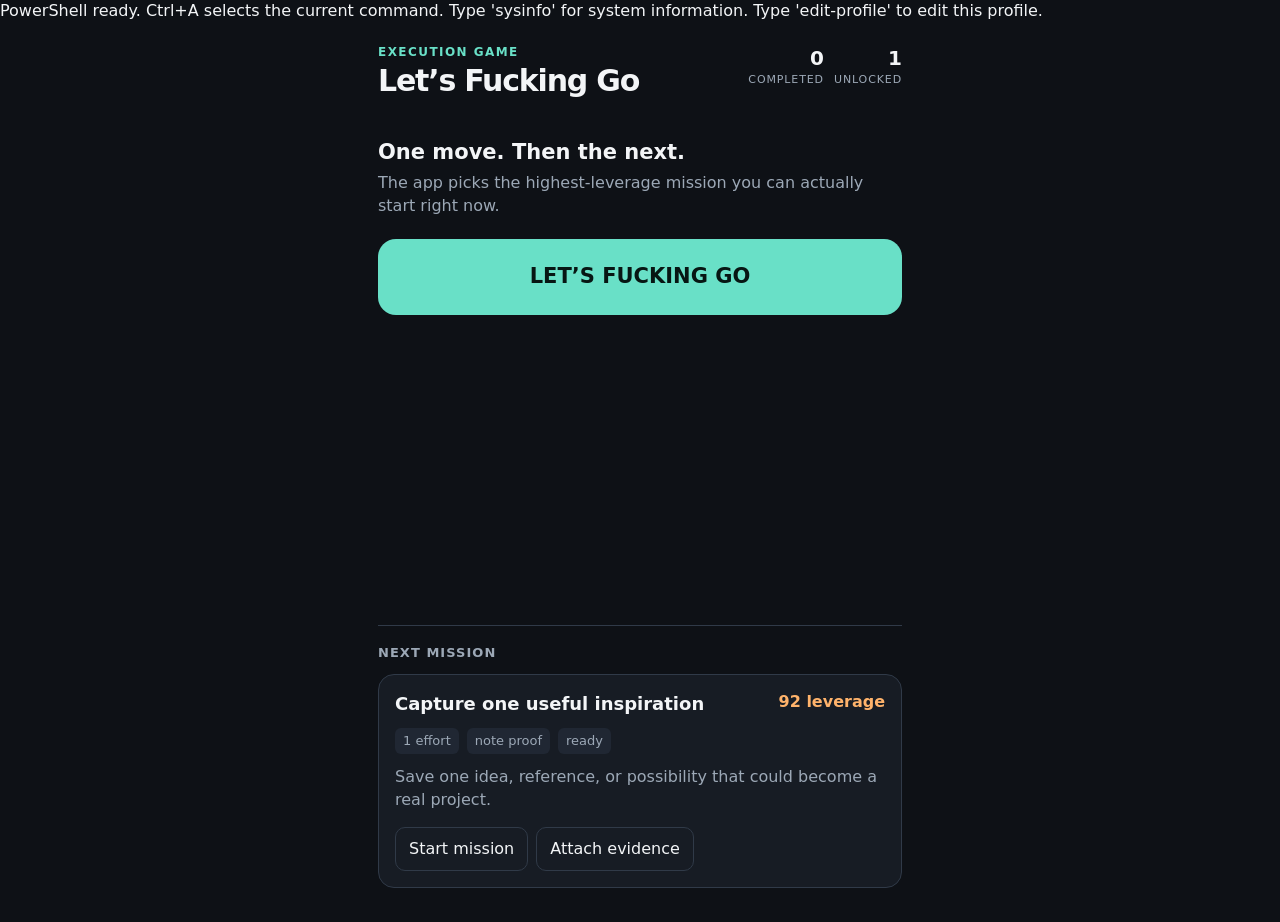
==== index.html @ e7071a84 "Add Lets Fucking Go v1 prototype" ====
PowerShell ready.
Ctrl+A selects the current command.
Type 'sysinfo' for system information.
Type 'edit-profile' to edit this profile.

<!doctype html>
<html lang="en">
<head>
  <meta charset="utf-8" />
  <meta name="viewport" content="width=device-width, initial-scale=1, viewport-fit=cover" />
  <title>Let's Fucking Go</title>
  <style>
    :root{color-scheme:dark;--bg:#0e1116;--surface:#171c24;--surface2:#202733;--text:#f3f5f7;--muted:#9ca8b6;--line:#303a48;--accent:#69e0c7;--accent2:#ffb36b;--danger:#ff7d7d}
    *{box-sizing:border-box}body{margin:0;background:var(--bg);color:var(--text);font:16px/1.4 system-ui,-apple-system,BlinkMacSystemFont,"Segoe UI",sans-serif}
    button,input{font:inherit}button{cursor:pointer}.app{max-width:560px;min-height:100svh;margin:auto;padding:22px 18px 34px;display:flex;flex-direction:column}.top{display:flex;justify-content:space-between;align-items:flex-start;gap:12px}.eyebrow{color:var(--accent);font-size:12px;letter-spacing:.12em;text-transform:uppercase;font-weight:700}.title{margin:4px 0 0;font-size:30px;line-height:1.05;letter-spacing:-.04em}.stats{display:flex;gap:10px}.stat{text-align:right}.stat b{display:block;font-size:20px}.stat span{display:block;color:var(--muted);font-size:11px;text-transform:uppercase;letter-spacing:.08em}
    .hero{margin:44px 0 24px}.hero h2{font-size:21px;line-height:1.12;margin:0 0 8px}.hero p{margin:0;color:var(--muted)}.primary{width:100%;min-height:76px;border:0;border-radius:18px;background:var(--accent);color:#071613;font-weight:800;font-size:21px;margin-top:22px}.primary:focus-visible,.secondary:focus-visible,.icon:focus-visible,.evidence-form input:focus-visible{outline:3px solid var(--accent2);outline-offset:3px}.primary:disabled{opacity:.55;cursor:not-allowed}
    .section{border-top:1px solid var(--line);padding-top:18px;margin-top:auto}.section h3{font-size:13px;margin:0 0 12px;color:var(--muted);font-weight:600;text-transform:uppercase;letter-spacing:.08em}.mission{background:var(--surface);border:1px solid var(--line);border-radius:16px;padding:16px}.mission-head{display:flex;justify-content:space-between;gap:10px}.mission h3{color:var(--text);text-transform:none;letter-spacing:0;font-size:18px;margin:0}.score{color:var(--accent2);font-weight:700;white-space:nowrap}.meta{display:flex;gap:8px;flex-wrap:wrap;margin:12px 0;color:var(--muted);font-size:13px}.meta span{background:var(--surface2);padding:4px 8px;border-radius:6px}.mission p{color:var(--muted);margin:0}.secondary{border:1px solid var(--line);background:transparent;color:var(--text);border-radius:10px;padding:10px 13px;margin-top:16px}.actions{display:flex;gap:8px;flex-wrap:wrap}.evidence-form{display:flex;gap:8px;margin-top:10px}.evidence-form input{min-width:0;flex:1;background:var(--bg);border:1px solid var(--line);border-radius:10px;color:var(--text);padding:10px}.empty{color:var(--muted);padding:12px 0}.toast{position:fixed;left:50%;bottom:24px;transform:translateX(-50%);background:var(--surface2);border:1px solid var(--line);border-radius:10px;padding:10px 14px;max-width:calc(100% - 36px);text-align:center}.hidden{display:none!important}
  </style>
</head>
<body>
  <main class="app" aria-live="polite">
    <header class="top"><div><div class="eyebrow">Execution game</div><h1 class="title">Let’s Fucking Go</h1></div><div class="stats"><div class="stat"><b id="completedCount">0</b><span>completed</span></div><div class="stat"><b id="unlockedCount">0</b><span>unlocked</span></div></div></header>
    <section class="hero" id="homeView"><h2 id="heroTitle">One move. Then the next.</h2><p id="heroCopy">The app picks the highest-leverage mission you can actually start right now.</p><button class="primary" id="goButton" type="button">LET’S FUCKING GO</button></section>
    <section class="section"><h3>Next mission</h3><div id="missionSlot"></div></section>
    <div id="toast" class="toast hidden" role="status"></div>
  </main>
  <script>
    const SEED_OPPORTUNITIES = [
      {id:'capture-inspiration',title:'Capture one useful inspiration',score:92,effort:1,dependencies:[],evidenceType:'note',status:'available',description:'Save one idea, reference, or possibility that could become a real project.'},
      {id:'define-maker-outcome',title:'Write what you want to make',score:88,effort:1,dependencies:['capture-inspiration'],evidenceType:'text',status:'locked',description:'Turn the spark into one concrete outcome with a clear finish line.'},
      {id:'make-first-prototype',title:'Build the smallest working prototype',score:96,effort:3,dependencies:['define-maker-outcome'],evidenceType:'link',status:'locked',description:'Create the first runnable version. Small, real, and testable beats perfect.'},
      {id:'get-first-feedback',title:'Put the prototype in front of one person',score:84,effort:2,dependencies:['make-first-prototype'],evidenceType:'note',status:'locked',description:'Collect one piece of direct feedback and record what changes next.'},
      {id:'ship-proof',title:'Ship a verified improvement',score:90,effort:2,dependencies:['get-first-feedback'],evidenceType:'link',status:'locked',description:'Publish the improvement and attach proof that it works in the real world.'}
    ];
    const STORAGE_KEY='lets-fucking-go-v1';
    const freshState=()=>({opportunities:SEED_OPPORTUNITIES.map(x=>({...x})),completedCount:0,unlockedCount:0,activeId:null,evidence:{}});
    let state=loadState();
    function loadState(){try{const saved=JSON.parse(localStorage.getItem(STORAGE_KEY));return saved?.opportunities?saved:freshState()}catch{return freshState()}}
    function save(){localStorage.setItem(STORAGE_KEY,JSON.stringify(state))}
    function completedIds(){return new Set(state.opportunities.filter(x=>x.status==='completed').map(x=>x.id))}
    function isUnlocked(item){return item.dependencies.every(id=>completedIds().has(id))}
    function nextMission(){return state.opportunities.filter(x=>x.status!=='completed'&&isUnlocked(x)).sort((a,b)=>(b.score-b.effort*5)-(a.score-a.effort*5))[0]||null}
    function render(){
      const next=nextMission(); document.getElementById('completedCount').textContent=state.completedCount; document.getElementById('unlockedCount').textContent=state.opportunities.filter(x=>x.status!=='completed'&&isUnlocked(x)).length; document.getElementById('goButton').disabled=!next;
      document.getElementById('goButton').textContent=next?'LET’S FUCKING GO':'ALL MISSIONS COMPLETE';
      const active=state.activeId&&state.opportunities.find(x=>x.id===state.activeId); const item=active||next; const slot=document.getElementById('missionSlot');
      if(!item){slot.innerHTML='<div class="empty">You cleared the board. Add another opportunity to keep going.</div>';return}
      const started=state.activeId===item.id; const evidence=state.evidence[item.id]||'';
      slot.innerHTML=`<article class="mission"><div class="mission-head"><h3>${escapeHtml(item.title)}</h3><span class="score">${item.score} leverage</span></div><div class="meta"><span>${item.effort} effort</span><span>${item.evidenceType} proof</span><span>${started?'in progress':'ready'}</span></div><p>${escapeHtml(item.description)}</p><div class="actions">${started?`<button class="secondary" id="completeButton" type="button">Complete mission</button>`:`<button class="secondary" id="startButton" type="button">Start mission</button>`}<button class="secondary" id="evidenceButton" type="button">${evidence?'Edit evidence':'Attach evidence'}</button></div><div class="evidence-form ${state.showEvidence?'':'hidden'}"><input id="evidenceInput" value="${escapeAttr(evidence)}" placeholder="Paste a link or write what happened" aria-label="Evidence"/><button class="secondary" id="saveEvidence" type="button">Save</button></div></article>`;
      document.getElementById('startButton')?.addEventListener('click',()=>{state.activeId=item.id;save();render();}); document.getElementById('completeButton')?.addEventListener('click',()=>complete(item)); document.getElementById('evidenceButton')?.addEventListener('click',()=>{state.showEvidence=!state.showEvidence;render();}); document.getElementById('saveEvidence')?.addEventListener('click',()=>{state.evidence[item.id]=document.getElementById('evidenceInput').value.trim();state.showEvidence=false;save();render();toast('Evidence attached.');});
    }
    function complete(item){if(!state.evidence[item.id]){state.showEvidence=true;render();toast('Attach evidence before completing.');return} item.status='completed';state.completedCount++;state.activeId=null;state.showEvidence=false;save();render();toast('Win verified. Next mission unlocked.');}
    document.getElementById('goButton').addEventListener('click',()=>{const next=nextMission();if(next){state.activeId=next.id;save();render();document.getElementById('missionSlot').scrollIntoView({block:'center'});}});
    function escapeHtml(v){return String(v).replace(/[&<>"']/g,c=>({'&':'&amp;','<':'&lt;','>':'&gt;','"':'&quot;',"'":'&#39;'}[c]))}function escapeAttr(v){return escapeHtml(v)}function toast(msg){const el=document.getElementById('toast');el.textContent=msg;el.classList.remove('hidden');setTimeout(()=>el.classList.add('hidden'),2200)}
    render();
  </script>
</body>
</html>
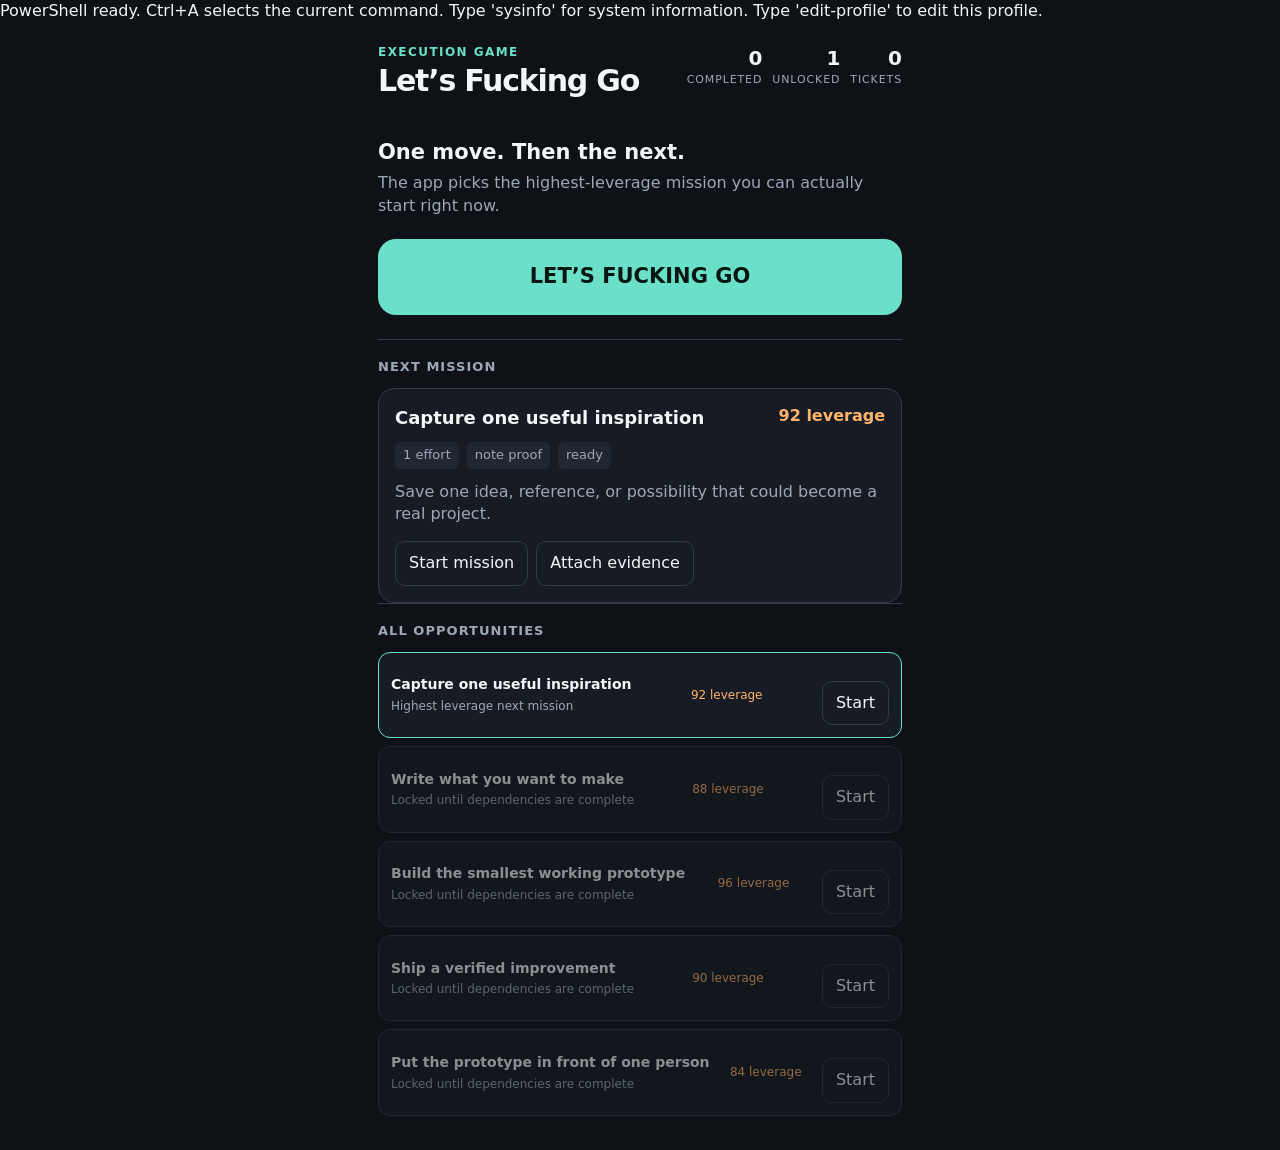
==== commit db4dbff1: "Add opportunity list and leverage-scaled ticket rewards" ====
--- a/index.html
+++ b/index.html
@@ -16,13 +16,15 @@
     button,input{font:inherit}button{cursor:pointer}.app{max-width:560px;min-height:100svh;margin:auto;padding:22px 18px 34px;display:flex;flex-direction:column}.top{display:flex;justify-content:space-between;align-items:flex-start;gap:12px}.eyebrow{color:var(--accent);font-size:12px;letter-spacing:.12em;text-transform:uppercase;font-weight:700}.title{margin:4px 0 0;font-size:30px;line-height:1.05;letter-spacing:-.04em}.stats{display:flex;gap:10px}.stat{text-align:right}.stat b{display:block;font-size:20px}.stat span{display:block;color:var(--muted);font-size:11px;text-transform:uppercase;letter-spacing:.08em}
     .hero{margin:44px 0 24px}.hero h2{font-size:21px;line-height:1.12;margin:0 0 8px}.hero p{margin:0;color:var(--muted)}.primary{width:100%;min-height:76px;border:0;border-radius:18px;background:var(--accent);color:#071613;font-weight:800;font-size:21px;margin-top:22px}.primary:focus-visible,.secondary:focus-visible,.icon:focus-visible,.evidence-form input:focus-visible{outline:3px solid var(--accent2);outline-offset:3px}.primary:disabled{opacity:.55;cursor:not-allowed}
     .section{border-top:1px solid var(--line);padding-top:18px;margin-top:auto}.section h3{font-size:13px;margin:0 0 12px;color:var(--muted);font-weight:600;text-transform:uppercase;letter-spacing:.08em}.mission{background:var(--surface);border:1px solid var(--line);border-radius:16px;padding:16px}.mission-head{display:flex;justify-content:space-between;gap:10px}.mission h3{color:var(--text);text-transform:none;letter-spacing:0;font-size:18px;margin:0}.score{color:var(--accent2);font-weight:700;white-space:nowrap}.meta{display:flex;gap:8px;flex-wrap:wrap;margin:12px 0;color:var(--muted);font-size:13px}.meta span{background:var(--surface2);padding:4px 8px;border-radius:6px}.mission p{color:var(--muted);margin:0}.secondary{border:1px solid var(--line);background:transparent;color:var(--text);border-radius:10px;padding:10px 13px;margin-top:16px}.actions{display:flex;gap:8px;flex-wrap:wrap}.evidence-form{display:flex;gap:8px;margin-top:10px}.evidence-form input{min-width:0;flex:1;background:var(--bg);border:1px solid var(--line);border-radius:10px;color:var(--text);padding:10px}.empty{color:var(--muted);padding:12px 0}.toast{position:fixed;left:50%;bottom:24px;transform:translateX(-50%);background:var(--surface2);border:1px solid var(--line);border-radius:10px;padding:10px 14px;max-width:calc(100% - 36px);text-align:center}.hidden{display:none!important}
+    .list{display:grid;gap:8px}.list-item{display:flex;align-items:center;justify-content:space-between;gap:12px;background:var(--surface);border:1px solid var(--line);border-radius:12px;padding:12px}.list-item.is-next{border-color:var(--accent)}.list-title{min-width:0}.list-title strong{display:block;font-size:14px;font-weight:600}.list-title span{display:block;color:var(--muted);font-size:12px;margin-top:3px}.list-score{color:var(--accent2);font-size:12px;white-space:nowrap}.list-item button{flex:none}.list-item.is-complete,.list-item.is-locked{opacity:.55}
   </style>
 </head>
 <body>
   <main class="app" aria-live="polite">
-    <header class="top"><div><div class="eyebrow">Execution game</div><h1 class="title">Let’s Fucking Go</h1></div><div class="stats"><div class="stat"><b id="completedCount">0</b><span>completed</span></div><div class="stat"><b id="unlockedCount">0</b><span>unlocked</span></div></div></header>
+    <header class="top"><div><div class="eyebrow">Execution game</div><h1 class="title">Let’s Fucking Go</h1></div><div class="stats"><div class="stat"><b id="completedCount">0</b><span>completed</span></div><div class="stat"><b id="unlockedCount">0</b><span>unlocked</span></div><div class="stat"><b id="ticketCount">0</b><span>tickets</span></div></div></header>
     <section class="hero" id="homeView"><h2 id="heroTitle">One move. Then the next.</h2><p id="heroCopy">The app picks the highest-leverage mission you can actually start right now.</p><button class="primary" id="goButton" type="button">LET’S FUCKING GO</button></section>
     <section class="section"><h3>Next mission</h3><div id="missionSlot"></div></section>
+    <section class="section"><h3>All opportunities</h3><div id="listSlot" class="list"></div></section>
     <div id="toast" class="toast hidden" role="status"></div>
   </main>
   <script>
@@ -34,7 +36,7 @@
       {id:'ship-proof',title:'Ship a verified improvement',score:90,effort:2,dependencies:['get-first-feedback'],evidenceType:'link',status:'locked',description:'Publish the improvement and attach proof that it works in the real world.'}
     ];
     const STORAGE_KEY='lets-fucking-go-v1';
-    const freshState=()=>({opportunities:SEED_OPPORTUNITIES.map(x=>({...x})),completedCount:0,unlockedCount:0,activeId:null,evidence:{}});
+    const freshState=()=>({opportunities:SEED_OPPORTUNITIES.map(x=>({...x})),completedCount:0,unlockedCount:0,tickets:0,activeId:null,evidence:{}});
     let state=loadState();
     function loadState(){try{const saved=JSON.parse(localStorage.getItem(STORAGE_KEY));return saved?.opportunities?saved:freshState()}catch{return freshState()}}
     function save(){localStorage.setItem(STORAGE_KEY,JSON.stringify(state))}
@@ -42,15 +44,17 @@
     function isUnlocked(item){return item.dependencies.every(id=>completedIds().has(id))}
     function nextMission(){return state.opportunities.filter(x=>x.status!=='completed'&&isUnlocked(x)).sort((a,b)=>(b.score-b.effort*5)-(a.score-a.effort*5))[0]||null}
     function render(){
-      const next=nextMission(); document.getElementById('completedCount').textContent=state.completedCount; document.getElementById('unlockedCount').textContent=state.opportunities.filter(x=>x.status!=='completed'&&isUnlocked(x)).length; document.getElementById('goButton').disabled=!next;
+      const next=nextMission(); document.getElementById('completedCount').textContent=state.completedCount; document.getElementById('unlockedCount').textContent=state.opportunities.filter(x=>x.status!=='completed'&&isUnlocked(x)).length; document.getElementById('ticketCount').textContent=state.tickets||0; document.getElementById('goButton').disabled=!next;
       document.getElementById('goButton').textContent=next?'LET’S FUCKING GO':'ALL MISSIONS COMPLETE';
       const active=state.activeId&&state.opportunities.find(x=>x.id===state.activeId); const item=active||next; const slot=document.getElementById('missionSlot');
-      if(!item){slot.innerHTML='<div class="empty">You cleared the board. Add another opportunity to keep going.</div>';return}
+      if(!item){slot.innerHTML='<div class="empty">You cleared the board. Add another opportunity to keep going.</div>';renderList();return}
       const started=state.activeId===item.id; const evidence=state.evidence[item.id]||'';
       slot.innerHTML=`<article class="mission"><div class="mission-head"><h3>${escapeHtml(item.title)}</h3><span class="score">${item.score} leverage</span></div><div class="meta"><span>${item.effort} effort</span><span>${item.evidenceType} proof</span><span>${started?'in progress':'ready'}</span></div><p>${escapeHtml(item.description)}</p><div class="actions">${started?`<button class="secondary" id="completeButton" type="button">Complete mission</button>`:`<button class="secondary" id="startButton" type="button">Start mission</button>`}<button class="secondary" id="evidenceButton" type="button">${evidence?'Edit evidence':'Attach evidence'}</button></div><div class="evidence-form ${state.showEvidence?'':'hidden'}"><input id="evidenceInput" value="${escapeAttr(evidence)}" placeholder="Paste a link or write what happened" aria-label="Evidence"/><button class="secondary" id="saveEvidence" type="button">Save</button></div></article>`;
       document.getElementById('startButton')?.addEventListener('click',()=>{state.activeId=item.id;save();render();}); document.getElementById('completeButton')?.addEventListener('click',()=>complete(item)); document.getElementById('evidenceButton')?.addEventListener('click',()=>{state.showEvidence=!state.showEvidence;render();}); document.getElementById('saveEvidence')?.addEventListener('click',()=>{state.evidence[item.id]=document.getElementById('evidenceInput').value.trim();state.showEvidence=false;save();render();toast('Evidence attached.');});
+      renderList();
     }
-    function complete(item){if(!state.evidence[item.id]){state.showEvidence=true;render();toast('Attach evidence before completing.');return} item.status='completed';state.completedCount++;state.activeId=null;state.showEvidence=false;save();render();toast('Win verified. Next mission unlocked.');}
+    function renderList(){const list=document.getElementById('listSlot');const ranked=[...state.opportunities].sort((a,b)=>(b.score-b.effort*5)-(a.score-a.effort*5));list.innerHTML=ranked.map(x=>{const unlocked=x.status!=='completed'&&isUnlocked(x);const done=x.status==='completed';const next=nextMission()?.id===x.id;return `<div class="list-item ${next?'is-next ':''}${done||!unlocked?'is-locked':''}"><div class="list-title"><strong>${escapeHtml(x.title)}</strong><span>${done?'Completed':unlocked?(next?'Highest leverage next mission':'Ready to start'):'Locked until dependencies are complete'}</span></div><span class="list-score">${x.score} leverage</span>${done?'':'<button class="secondary list-start" data-id="'+x.id+'" type="button">Start</button>'}</div>`}).join('');list.querySelectorAll('.list-start').forEach(btn=>btn.addEventListener('click',()=>{const chosen=state.opportunities.find(x=>x.id===btn.dataset.id);if(chosen&&!isUnlocked(chosen)){toast('Complete its dependencies first.');return}state.activeId=chosen.id;save();render();document.getElementById('missionSlot').scrollIntoView({block:'center'});}));}
+    function complete(item){if(!state.evidence[item.id]){state.showEvidence=true;render();toast('Attach evidence before completing.');return} const earned=Math.max(1,Math.round(item.score/10));item.status='completed';item.ticketsEarned=earned;state.tickets=(state.tickets||0)+earned;state.completedCount++;state.activeId=null;state.showEvidence=false;save();render();toast('Win verified. +'+earned+' tickets. Better loot unlocked.');}
     document.getElementById('goButton').addEventListener('click',()=>{const next=nextMission();if(next){state.activeId=next.id;save();render();document.getElementById('missionSlot').scrollIntoView({block:'center'});}});
     function escapeHtml(v){return String(v).replace(/[&<>"']/g,c=>({'&':'&amp;','<':'&lt;','>':'&gt;','"':'&quot;',"'":'&#39;'}[c]))}function escapeAttr(v){return escapeHtml(v)}function toast(msg){const el=document.getElementById('toast');el.textContent=msg;el.classList.remove('hidden');setTimeout(()=>el.classList.add('hidden'),2200)}
     render();
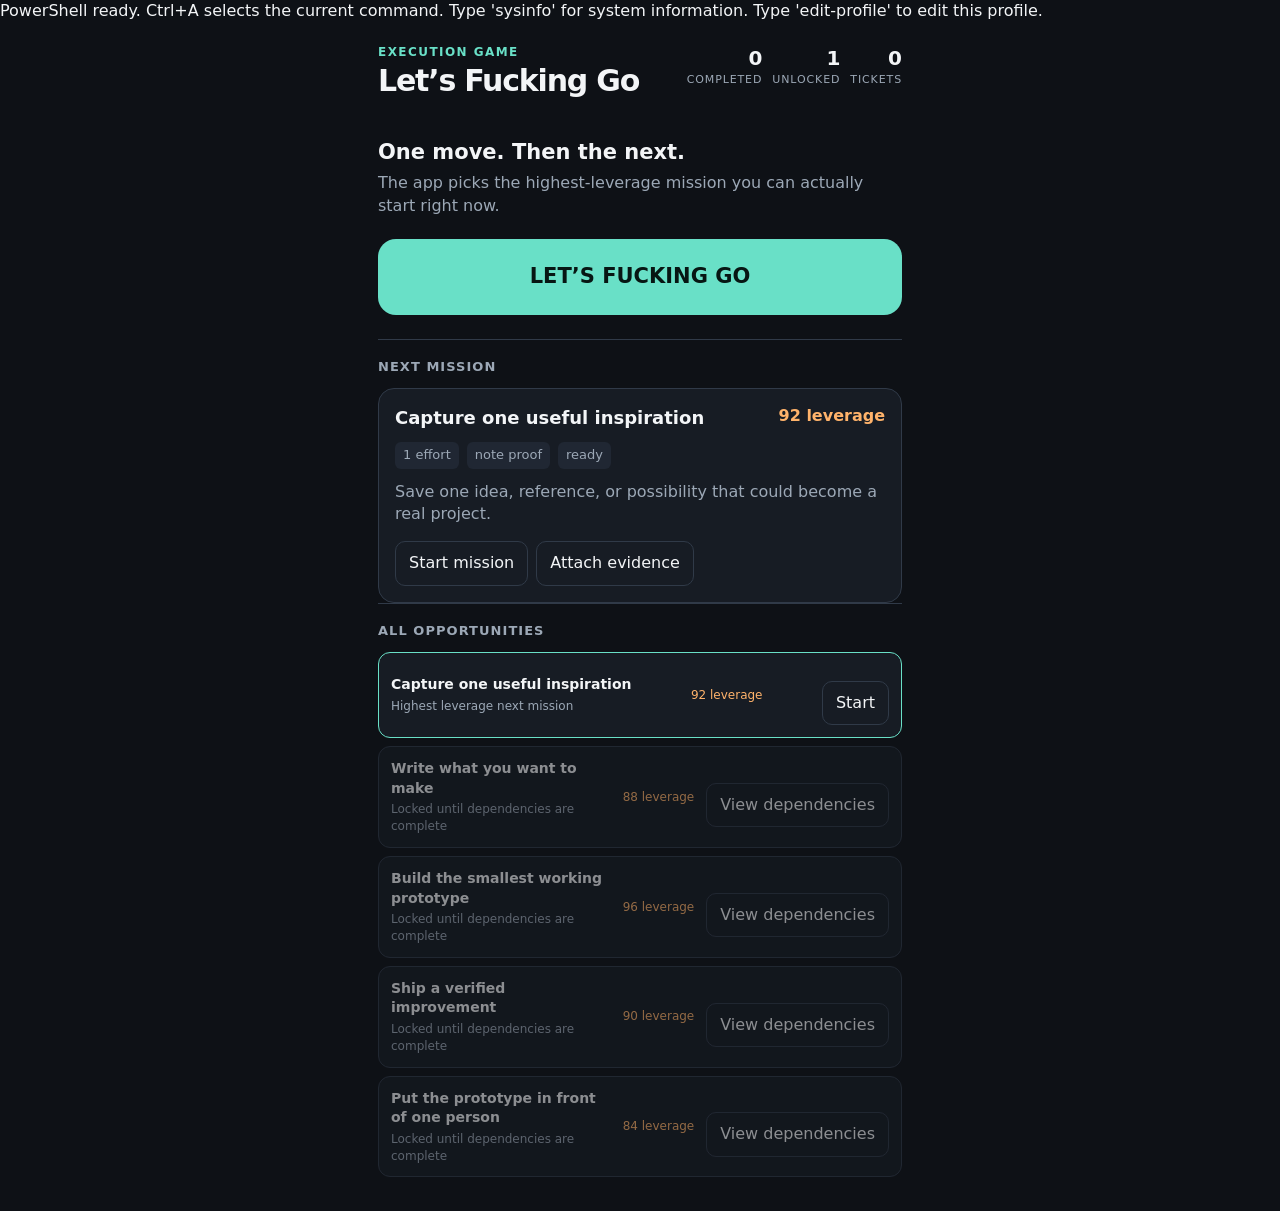
==== commit e5eea24f: "Show dependencies for locked opportunities" ====
--- a/index.html
+++ b/index.html
@@ -16,7 +16,7 @@
     button,input{font:inherit}button{cursor:pointer}.app{max-width:560px;min-height:100svh;margin:auto;padding:22px 18px 34px;display:flex;flex-direction:column}.top{display:flex;justify-content:space-between;align-items:flex-start;gap:12px}.eyebrow{color:var(--accent);font-size:12px;letter-spacing:.12em;text-transform:uppercase;font-weight:700}.title{margin:4px 0 0;font-size:30px;line-height:1.05;letter-spacing:-.04em}.stats{display:flex;gap:10px}.stat{text-align:right}.stat b{display:block;font-size:20px}.stat span{display:block;color:var(--muted);font-size:11px;text-transform:uppercase;letter-spacing:.08em}
     .hero{margin:44px 0 24px}.hero h2{font-size:21px;line-height:1.12;margin:0 0 8px}.hero p{margin:0;color:var(--muted)}.primary{width:100%;min-height:76px;border:0;border-radius:18px;background:var(--accent);color:#071613;font-weight:800;font-size:21px;margin-top:22px}.primary:focus-visible,.secondary:focus-visible,.icon:focus-visible,.evidence-form input:focus-visible{outline:3px solid var(--accent2);outline-offset:3px}.primary:disabled{opacity:.55;cursor:not-allowed}
     .section{border-top:1px solid var(--line);padding-top:18px;margin-top:auto}.section h3{font-size:13px;margin:0 0 12px;color:var(--muted);font-weight:600;text-transform:uppercase;letter-spacing:.08em}.mission{background:var(--surface);border:1px solid var(--line);border-radius:16px;padding:16px}.mission-head{display:flex;justify-content:space-between;gap:10px}.mission h3{color:var(--text);text-transform:none;letter-spacing:0;font-size:18px;margin:0}.score{color:var(--accent2);font-weight:700;white-space:nowrap}.meta{display:flex;gap:8px;flex-wrap:wrap;margin:12px 0;color:var(--muted);font-size:13px}.meta span{background:var(--surface2);padding:4px 8px;border-radius:6px}.mission p{color:var(--muted);margin:0}.secondary{border:1px solid var(--line);background:transparent;color:var(--text);border-radius:10px;padding:10px 13px;margin-top:16px}.actions{display:flex;gap:8px;flex-wrap:wrap}.evidence-form{display:flex;gap:8px;margin-top:10px}.evidence-form input{min-width:0;flex:1;background:var(--bg);border:1px solid var(--line);border-radius:10px;color:var(--text);padding:10px}.empty{color:var(--muted);padding:12px 0}.toast{position:fixed;left:50%;bottom:24px;transform:translateX(-50%);background:var(--surface2);border:1px solid var(--line);border-radius:10px;padding:10px 14px;max-width:calc(100% - 36px);text-align:center}.hidden{display:none!important}
-    .list{display:grid;gap:8px}.list-item{display:flex;align-items:center;justify-content:space-between;gap:12px;background:var(--surface);border:1px solid var(--line);border-radius:12px;padding:12px}.list-item.is-next{border-color:var(--accent)}.list-title{min-width:0}.list-title strong{display:block;font-size:14px;font-weight:600}.list-title span{display:block;color:var(--muted);font-size:12px;margin-top:3px}.list-score{color:var(--accent2);font-size:12px;white-space:nowrap}.list-item button{flex:none}.list-item.is-complete,.list-item.is-locked{opacity:.55}
+    .list{display:grid;gap:8px}.list-item{display:flex;align-items:center;justify-content:space-between;gap:12px;background:var(--surface);border:1px solid var(--line);border-radius:12px;padding:12px}.list-item.is-next{border-color:var(--accent)}.list-title{min-width:0}.list-title strong{display:block;font-size:14px;font-weight:600}.list-title span{display:block;color:var(--muted);font-size:12px;margin-top:3px}.list-score{color:var(--accent2);font-size:12px;white-space:nowrap}.list-item button{flex:none}.list-item.is-complete,.list-item.is-locked{opacity:.55}.dependency-detail{flex-basis:100%;border-top:1px solid var(--line);padding-top:8px;color:var(--muted);font-size:12px}.dependency-detail b{color:var(--text);font-weight:600}
   </style>
 </head>
 <body>
@@ -53,7 +53,7 @@
       document.getElementById('startButton')?.addEventListener('click',()=>{state.activeId=item.id;save();render();}); document.getElementById('completeButton')?.addEventListener('click',()=>complete(item)); document.getElementById('evidenceButton')?.addEventListener('click',()=>{state.showEvidence=!state.showEvidence;render();}); document.getElementById('saveEvidence')?.addEventListener('click',()=>{state.evidence[item.id]=document.getElementById('evidenceInput').value.trim();state.showEvidence=false;save();render();toast('Evidence attached.');});
       renderList();
     }
-    function renderList(){const list=document.getElementById('listSlot');const ranked=[...state.opportunities].sort((a,b)=>(b.score-b.effort*5)-(a.score-a.effort*5));list.innerHTML=ranked.map(x=>{const unlocked=x.status!=='completed'&&isUnlocked(x);const done=x.status==='completed';const next=nextMission()?.id===x.id;return `<div class="list-item ${next?'is-next ':''}${done||!unlocked?'is-locked':''}"><div class="list-title"><strong>${escapeHtml(x.title)}</strong><span>${done?'Completed':unlocked?(next?'Highest leverage next mission':'Ready to start'):'Locked until dependencies are complete'}</span></div><span class="list-score">${x.score} leverage</span>${done?'':'<button class="secondary list-start" data-id="'+x.id+'" type="button">Start</button>'}</div>`}).join('');list.querySelectorAll('.list-start').forEach(btn=>btn.addEventListener('click',()=>{const chosen=state.opportunities.find(x=>x.id===btn.dataset.id);if(chosen&&!isUnlocked(chosen)){toast('Complete its dependencies first.');return}state.activeId=chosen.id;save();render();document.getElementById('missionSlot').scrollIntoView({block:'center'});}));}
+    function renderList(){const list=document.getElementById('listSlot');const ranked=[...state.opportunities].sort((a,b)=>(b.score-b.effort*5)-(a.score-a.effort*5));list.innerHTML=ranked.map(x=>{const unlocked=x.status!=='completed'&&isUnlocked(x);const done=x.status==='completed';const next=nextMission()?.id===x.id;const deps=x.dependencies.map(id=>state.opportunities.find(o=>o.id===id)?.title||id);return `<div class="list-item ${next?'is-next ':''}${done||!unlocked?'is-locked':''}"><div class="list-title"><strong>${escapeHtml(x.title)}</strong><span>${done?'Completed':unlocked?(next?'Highest leverage next mission':'Ready to start'):'Locked until dependencies are complete'}</span></div><span class="list-score">${x.score} leverage</span>${done?'':unlocked?'<button class="secondary list-start" data-id="'+x.id+'" type="button">Start</button>':'<button class="secondary dependency-toggle" data-id="'+x.id+'" type="button">View dependencies</button>'}<div class="dependency-detail hidden" data-detail="${x.id}"><b>Complete first:</b> ${deps.map(escapeHtml).join(', ')||'None'}</div></div>`}).join('');list.querySelectorAll('.list-start').forEach(btn=>btn.addEventListener('click',()=>{const chosen=state.opportunities.find(x=>x.id===btn.dataset.id);state.activeId=chosen.id;save();render();document.getElementById('missionSlot').scrollIntoView({block:'center'});}));list.querySelectorAll('.dependency-toggle').forEach(btn=>btn.addEventListener('click',()=>{list.querySelector(`[data-detail="${btn.dataset.id}"]`).classList.toggle('hidden');}));}
     function complete(item){if(!state.evidence[item.id]){state.showEvidence=true;render();toast('Attach evidence before completing.');return} const earned=Math.max(1,Math.round(item.score/10));item.status='completed';item.ticketsEarned=earned;state.tickets=(state.tickets||0)+earned;state.completedCount++;state.activeId=null;state.showEvidence=false;save();render();toast('Win verified. +'+earned+' tickets. Better loot unlocked.');}
     document.getElementById('goButton').addEventListener('click',()=>{const next=nextMission();if(next){state.activeId=next.id;save();render();document.getElementById('missionSlot').scrollIntoView({block:'center'});}});
     function escapeHtml(v){return String(v).replace(/[&<>"']/g,c=>({'&':'&amp;','<':'&lt;','>':'&gt;','"':'&quot;',"'":'&#39;'}[c]))}function escapeAttr(v){return escapeHtml(v)}function toast(msg){const el=document.getElementById('toast');el.textContent=msg;el.classList.remove('hidden');setTimeout(()=>el.classList.add('hidden'),2200)}
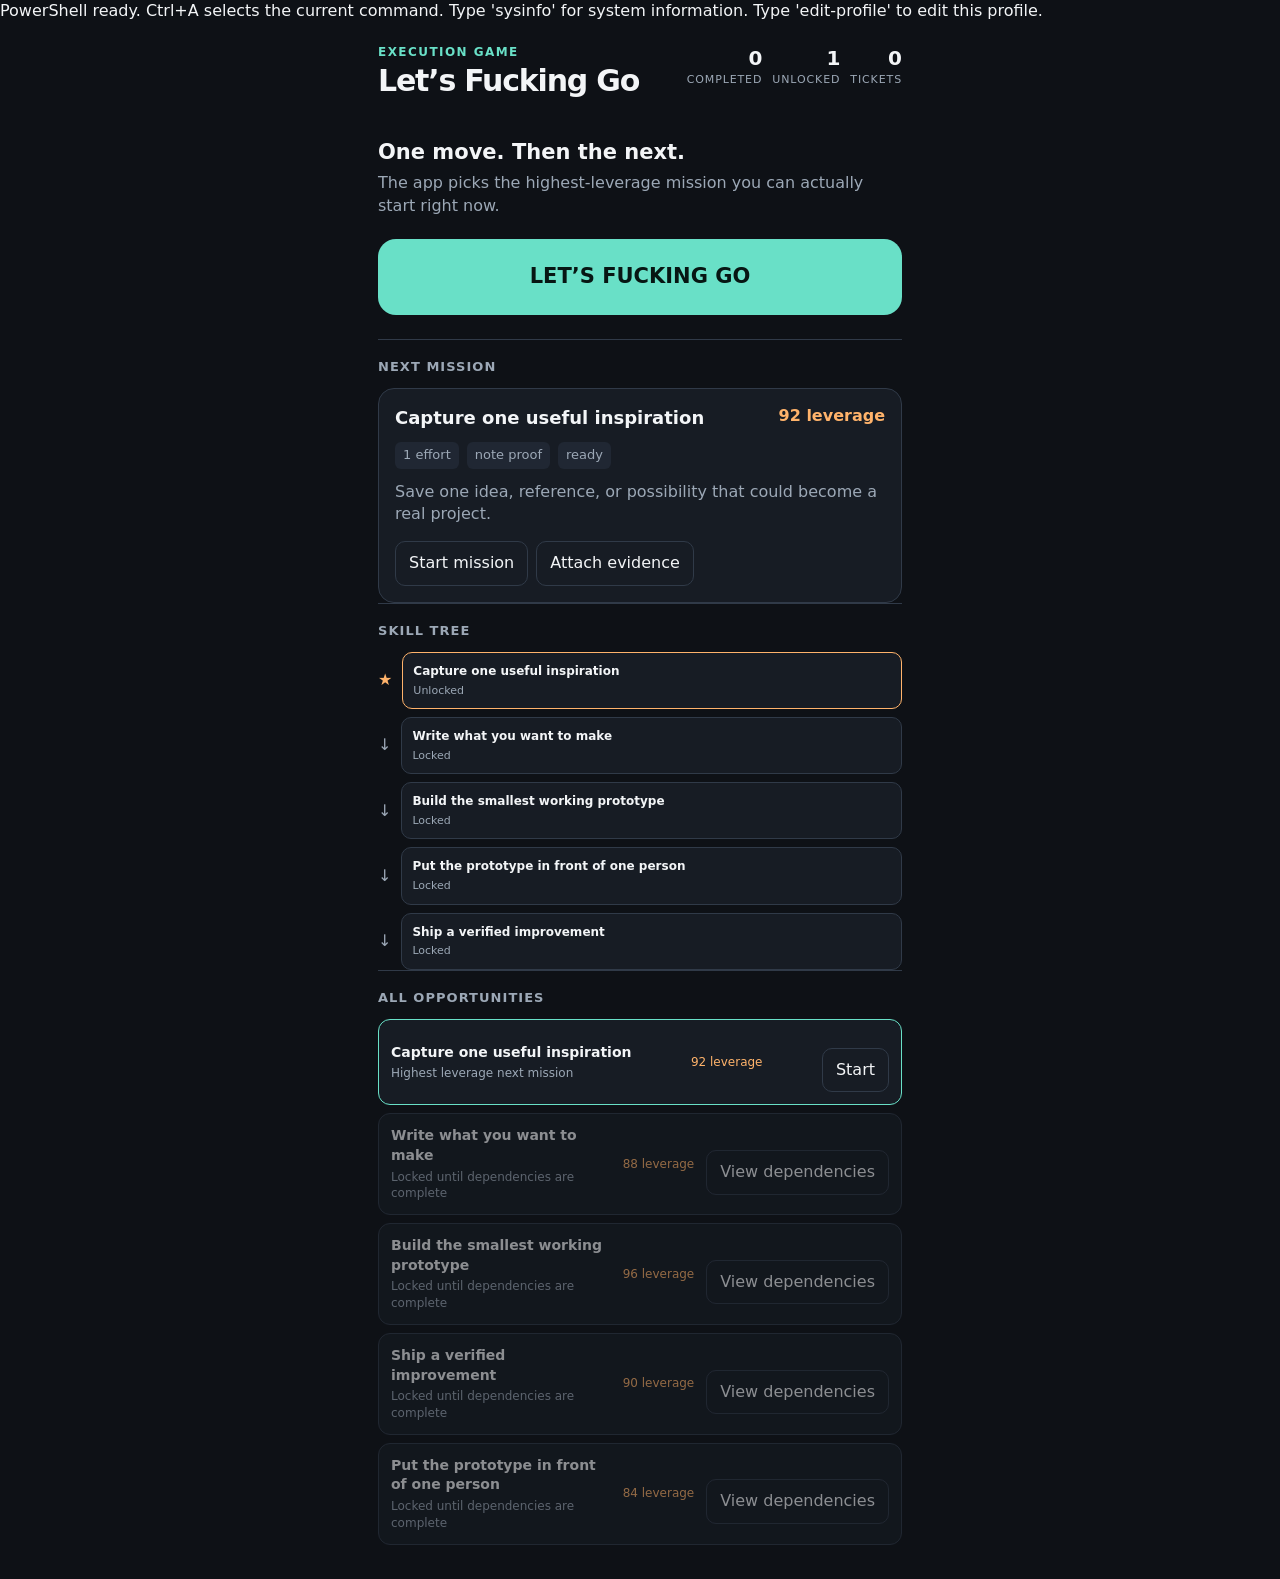
==== commit 7d4089a1: "Add dependency-driven skill tree view" ====
--- a/index.html
+++ b/index.html
@@ -17,6 +17,7 @@
     .hero{margin:44px 0 24px}.hero h2{font-size:21px;line-height:1.12;margin:0 0 8px}.hero p{margin:0;color:var(--muted)}.primary{width:100%;min-height:76px;border:0;border-radius:18px;background:var(--accent);color:#071613;font-weight:800;font-size:21px;margin-top:22px}.primary:focus-visible,.secondary:focus-visible,.icon:focus-visible,.evidence-form input:focus-visible{outline:3px solid var(--accent2);outline-offset:3px}.primary:disabled{opacity:.55;cursor:not-allowed}
     .section{border-top:1px solid var(--line);padding-top:18px;margin-top:auto}.section h3{font-size:13px;margin:0 0 12px;color:var(--muted);font-weight:600;text-transform:uppercase;letter-spacing:.08em}.mission{background:var(--surface);border:1px solid var(--line);border-radius:16px;padding:16px}.mission-head{display:flex;justify-content:space-between;gap:10px}.mission h3{color:var(--text);text-transform:none;letter-spacing:0;font-size:18px;margin:0}.score{color:var(--accent2);font-weight:700;white-space:nowrap}.meta{display:flex;gap:8px;flex-wrap:wrap;margin:12px 0;color:var(--muted);font-size:13px}.meta span{background:var(--surface2);padding:4px 8px;border-radius:6px}.mission p{color:var(--muted);margin:0}.secondary{border:1px solid var(--line);background:transparent;color:var(--text);border-radius:10px;padding:10px 13px;margin-top:16px}.actions{display:flex;gap:8px;flex-wrap:wrap}.evidence-form{display:flex;gap:8px;margin-top:10px}.evidence-form input{min-width:0;flex:1;background:var(--bg);border:1px solid var(--line);border-radius:10px;color:var(--text);padding:10px}.empty{color:var(--muted);padding:12px 0}.toast{position:fixed;left:50%;bottom:24px;transform:translateX(-50%);background:var(--surface2);border:1px solid var(--line);border-radius:10px;padding:10px 14px;max-width:calc(100% - 36px);text-align:center}.hidden{display:none!important}
     .list{display:grid;gap:8px}.list-item{display:flex;align-items:center;justify-content:space-between;gap:12px;background:var(--surface);border:1px solid var(--line);border-radius:12px;padding:12px}.list-item.is-next{border-color:var(--accent)}.list-title{min-width:0}.list-title strong{display:block;font-size:14px;font-weight:600}.list-title span{display:block;color:var(--muted);font-size:12px;margin-top:3px}.list-score{color:var(--accent2);font-size:12px;white-space:nowrap}.list-item button{flex:none}.list-item.is-complete,.list-item.is-locked{opacity:.55}.dependency-detail{flex-basis:100%;border-top:1px solid var(--line);padding-top:8px;color:var(--muted);font-size:12px}.dependency-detail b{color:var(--text);font-weight:600}
+    .tree{display:grid;gap:8px}.tree-level{display:flex;gap:8px;align-items:stretch}.tree-level::before{content:'↓';color:var(--muted);align-self:center;margin-right:2px}.tree-level:first-child::before{content:'★';color:var(--accent2)}.tree-node{flex:1;background:var(--surface);border:1px solid var(--line);border-radius:10px;padding:10px;min-width:0}.tree-node strong{display:block;font-size:12px;font-weight:600}.tree-node span{display:block;color:var(--muted);font-size:11px;margin-top:3px}.tree-node.is-done{border-color:var(--accent);opacity:.72}.tree-node.is-ready{border-color:var(--accent2)}
   </style>
 </head>
 <body>
@@ -24,6 +25,7 @@
     <header class="top"><div><div class="eyebrow">Execution game</div><h1 class="title">Let’s Fucking Go</h1></div><div class="stats"><div class="stat"><b id="completedCount">0</b><span>completed</span></div><div class="stat"><b id="unlockedCount">0</b><span>unlocked</span></div><div class="stat"><b id="ticketCount">0</b><span>tickets</span></div></div></header>
     <section class="hero" id="homeView"><h2 id="heroTitle">One move. Then the next.</h2><p id="heroCopy">The app picks the highest-leverage mission you can actually start right now.</p><button class="primary" id="goButton" type="button">LET’S FUCKING GO</button></section>
     <section class="section"><h3>Next mission</h3><div id="missionSlot"></div></section>
+    <section class="section"><h3>Skill tree</h3><div id="treeSlot" class="tree"></div></section>
     <section class="section"><h3>All opportunities</h3><div id="listSlot" class="list"></div></section>
     <div id="toast" class="toast hidden" role="status"></div>
   </main>
@@ -51,8 +53,9 @@
       const started=state.activeId===item.id; const evidence=state.evidence[item.id]||'';
       slot.innerHTML=`<article class="mission"><div class="mission-head"><h3>${escapeHtml(item.title)}</h3><span class="score">${item.score} leverage</span></div><div class="meta"><span>${item.effort} effort</span><span>${item.evidenceType} proof</span><span>${started?'in progress':'ready'}</span></div><p>${escapeHtml(item.description)}</p><div class="actions">${started?`<button class="secondary" id="completeButton" type="button">Complete mission</button>`:`<button class="secondary" id="startButton" type="button">Start mission</button>`}<button class="secondary" id="evidenceButton" type="button">${evidence?'Edit evidence':'Attach evidence'}</button></div><div class="evidence-form ${state.showEvidence?'':'hidden'}"><input id="evidenceInput" value="${escapeAttr(evidence)}" placeholder="Paste a link or write what happened" aria-label="Evidence"/><button class="secondary" id="saveEvidence" type="button">Save</button></div></article>`;
       document.getElementById('startButton')?.addEventListener('click',()=>{state.activeId=item.id;save();render();}); document.getElementById('completeButton')?.addEventListener('click',()=>complete(item)); document.getElementById('evidenceButton')?.addEventListener('click',()=>{state.showEvidence=!state.showEvidence;render();}); document.getElementById('saveEvidence')?.addEventListener('click',()=>{state.evidence[item.id]=document.getElementById('evidenceInput').value.trim();state.showEvidence=false;save();render();toast('Evidence attached.');});
-      renderList();
+      renderTree();renderList();
     }
+    function renderTree(){const tree=document.getElementById('treeSlot');const depth=x=>x.dependencies.length?Math.max(...x.dependencies.map(id=>depth(state.opportunities.find(o=>o.id===id))))+1:0;const levels={};state.opportunities.forEach(x=>{const d=depth(x);(levels[d]??=[]).push(x)});tree.innerHTML=Object.keys(levels).sort((a,b)=>a-b).map(d=>'<div class="tree-level">'+levels[d].map(x=>{const done=x.status==='completed';const ready=x.status!=='completed'&&isUnlocked(x);return '<div class="tree-node '+(done?'is-done':ready?'is-ready':'')+'"><strong>'+escapeHtml(x.title)+'</strong><span>'+ (done?'Complete':ready?'Unlocked':'Locked')+'</span></div>'}).join('')+'</div>').join('');}
     function renderList(){const list=document.getElementById('listSlot');const ranked=[...state.opportunities].sort((a,b)=>(b.score-b.effort*5)-(a.score-a.effort*5));list.innerHTML=ranked.map(x=>{const unlocked=x.status!=='completed'&&isUnlocked(x);const done=x.status==='completed';const next=nextMission()?.id===x.id;const deps=x.dependencies.map(id=>state.opportunities.find(o=>o.id===id)?.title||id);return `<div class="list-item ${next?'is-next ':''}${done||!unlocked?'is-locked':''}"><div class="list-title"><strong>${escapeHtml(x.title)}</strong><span>${done?'Completed':unlocked?(next?'Highest leverage next mission':'Ready to start'):'Locked until dependencies are complete'}</span></div><span class="list-score">${x.score} leverage</span>${done?'':unlocked?'<button class="secondary list-start" data-id="'+x.id+'" type="button">Start</button>':'<button class="secondary dependency-toggle" data-id="'+x.id+'" type="button">View dependencies</button>'}<div class="dependency-detail hidden" data-detail="${x.id}"><b>Complete first:</b> ${deps.map(escapeHtml).join(', ')||'None'}</div></div>`}).join('');list.querySelectorAll('.list-start').forEach(btn=>btn.addEventListener('click',()=>{const chosen=state.opportunities.find(x=>x.id===btn.dataset.id);state.activeId=chosen.id;save();render();document.getElementById('missionSlot').scrollIntoView({block:'center'});}));list.querySelectorAll('.dependency-toggle').forEach(btn=>btn.addEventListener('click',()=>{list.querySelector(`[data-detail="${btn.dataset.id}"]`).classList.toggle('hidden');}));}
     function complete(item){if(!state.evidence[item.id]){state.showEvidence=true;render();toast('Attach evidence before completing.');return} const earned=Math.max(1,Math.round(item.score/10));item.status='completed';item.ticketsEarned=earned;state.tickets=(state.tickets||0)+earned;state.completedCount++;state.activeId=null;state.showEvidence=false;save();render();toast('Win verified. +'+earned+' tickets. Better loot unlocked.');}
     document.getElementById('goButton').addEventListener('click',()=>{const next=nextMission();if(next){state.activeId=next.id;save();render();document.getElementById('missionSlot').scrollIntoView({block:'center'});}});
